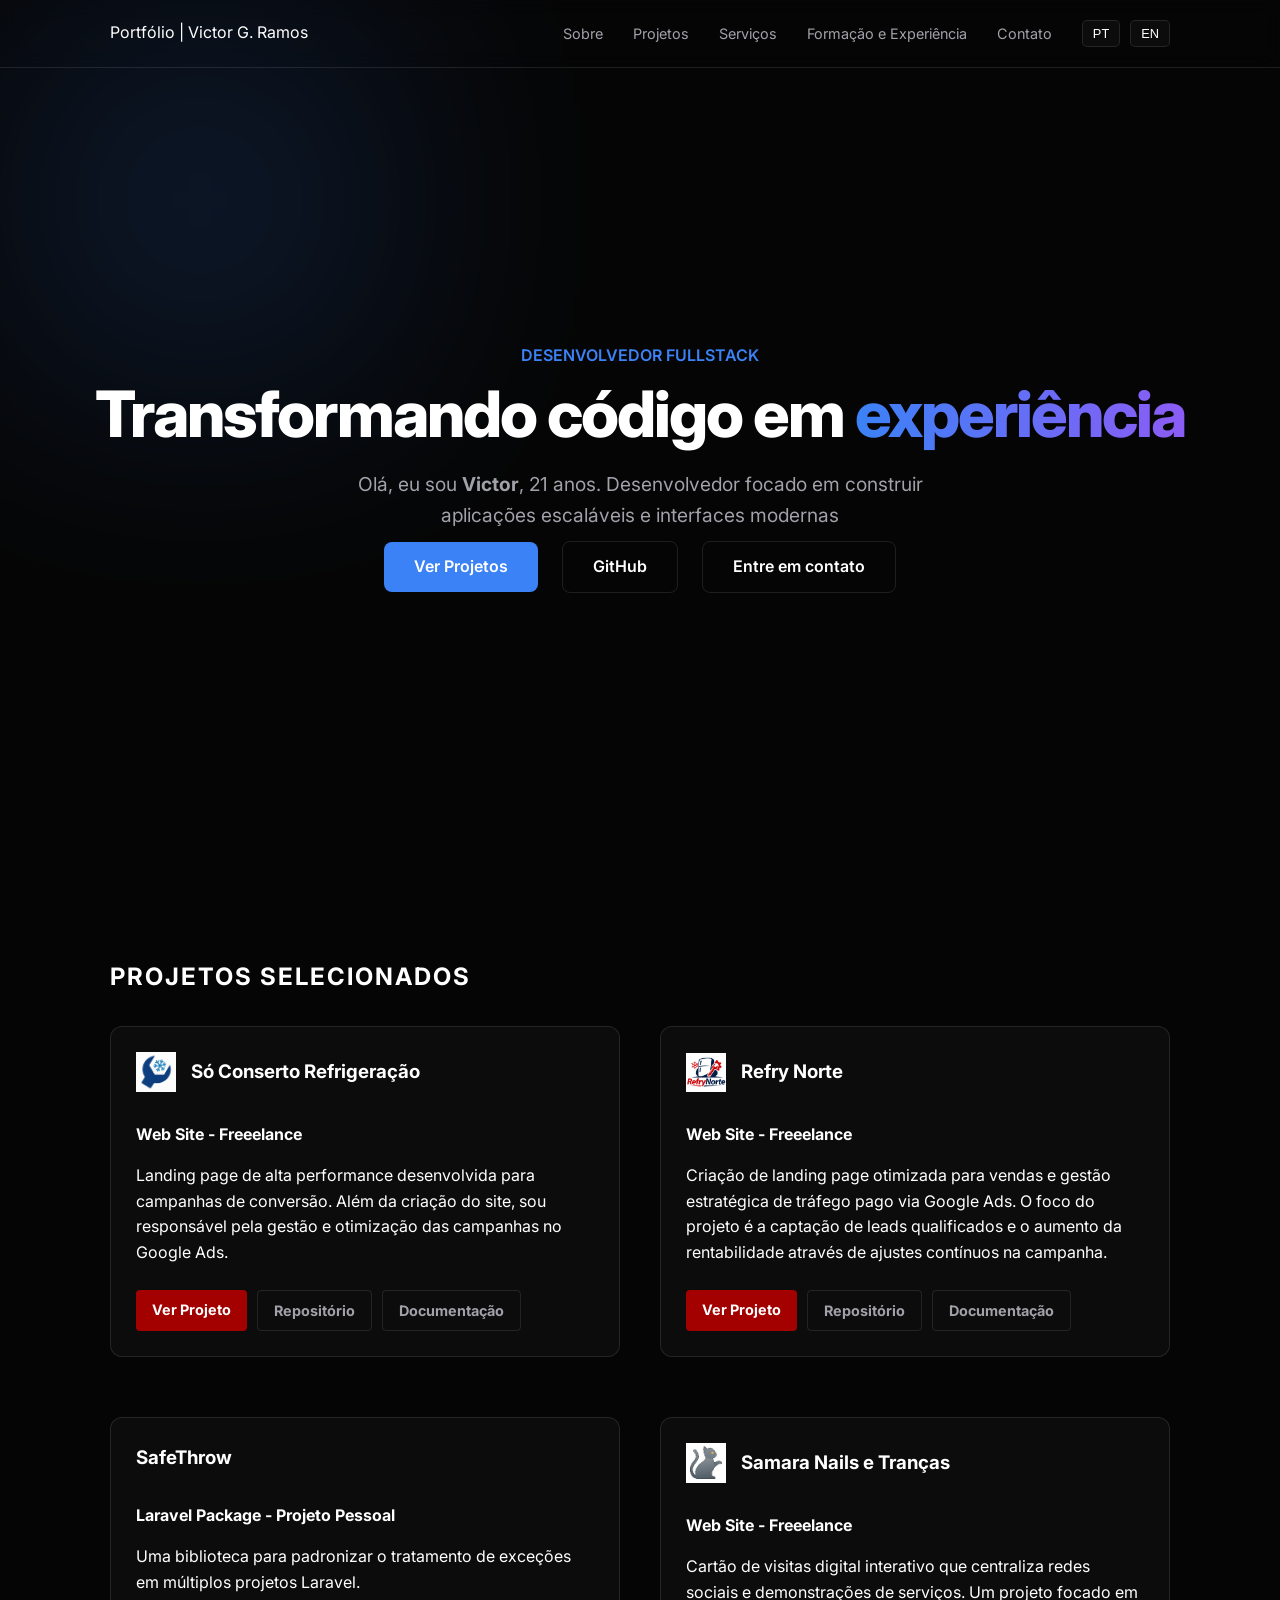
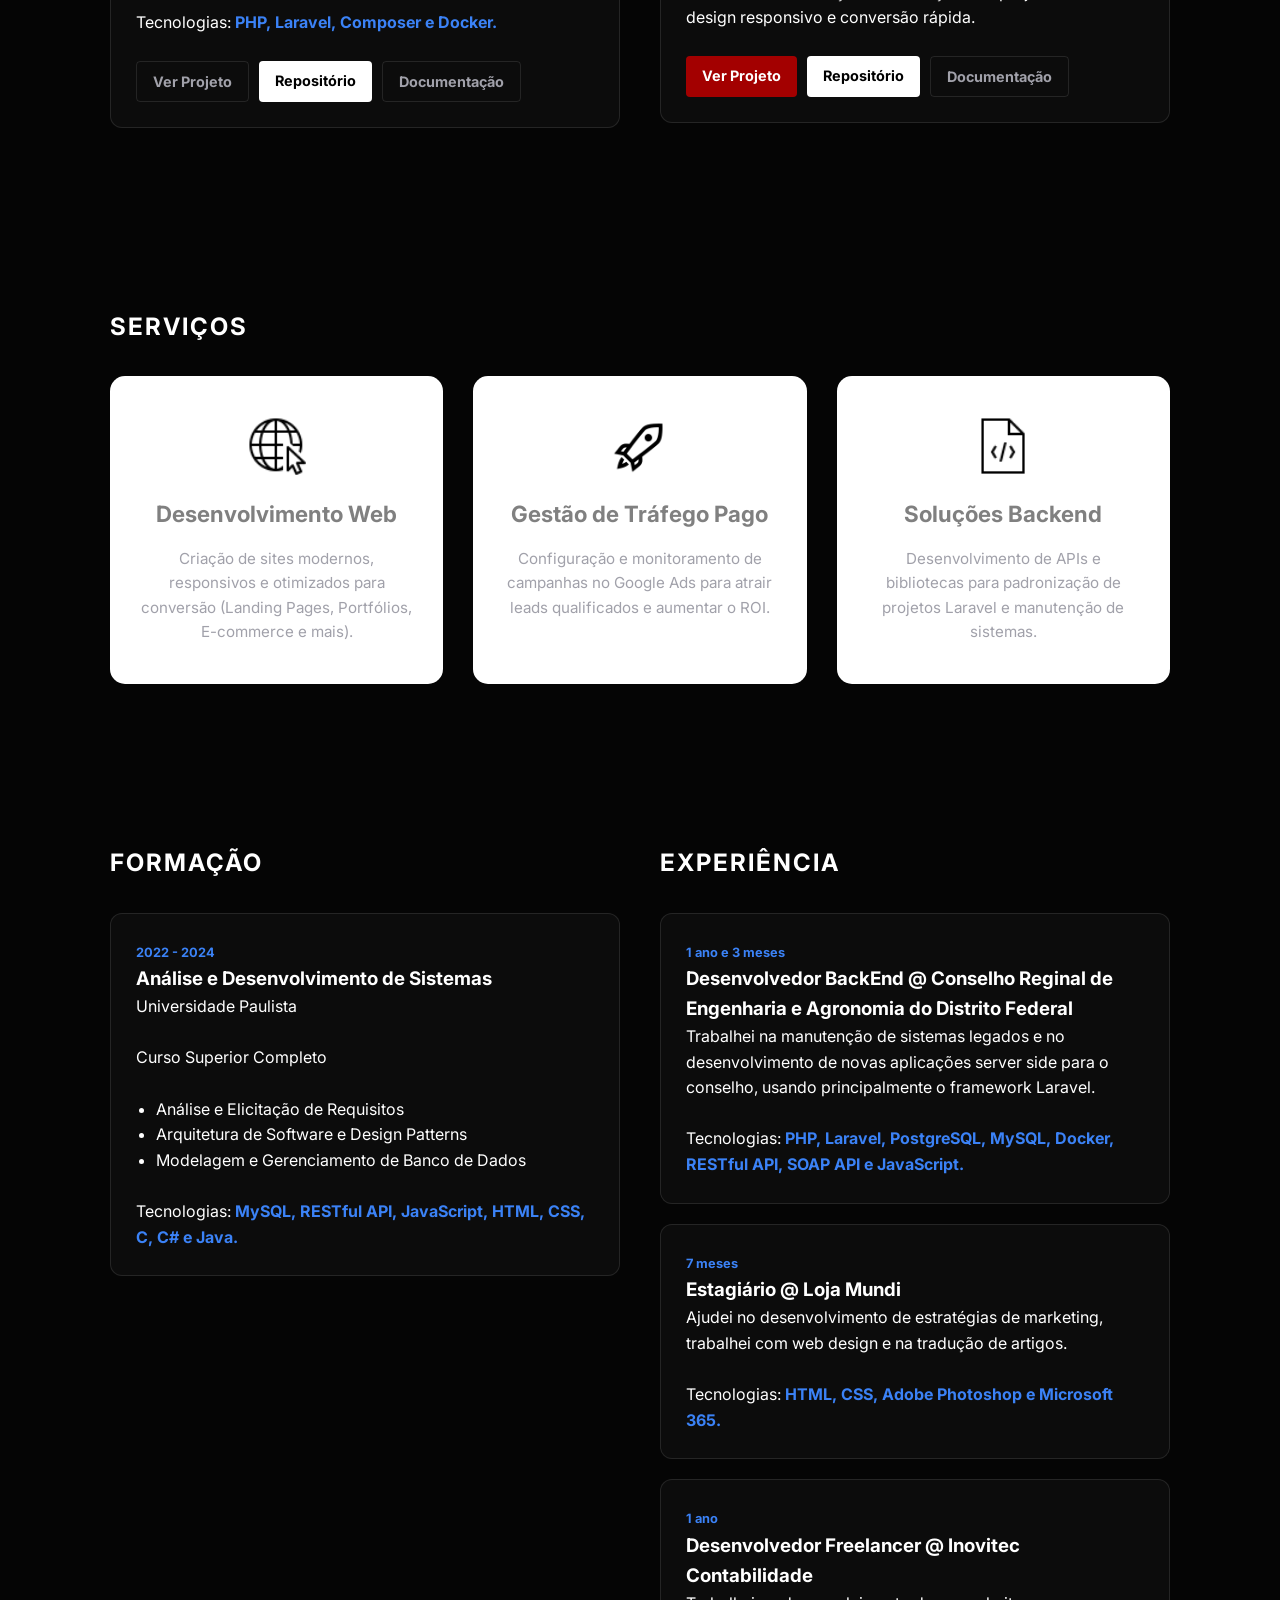
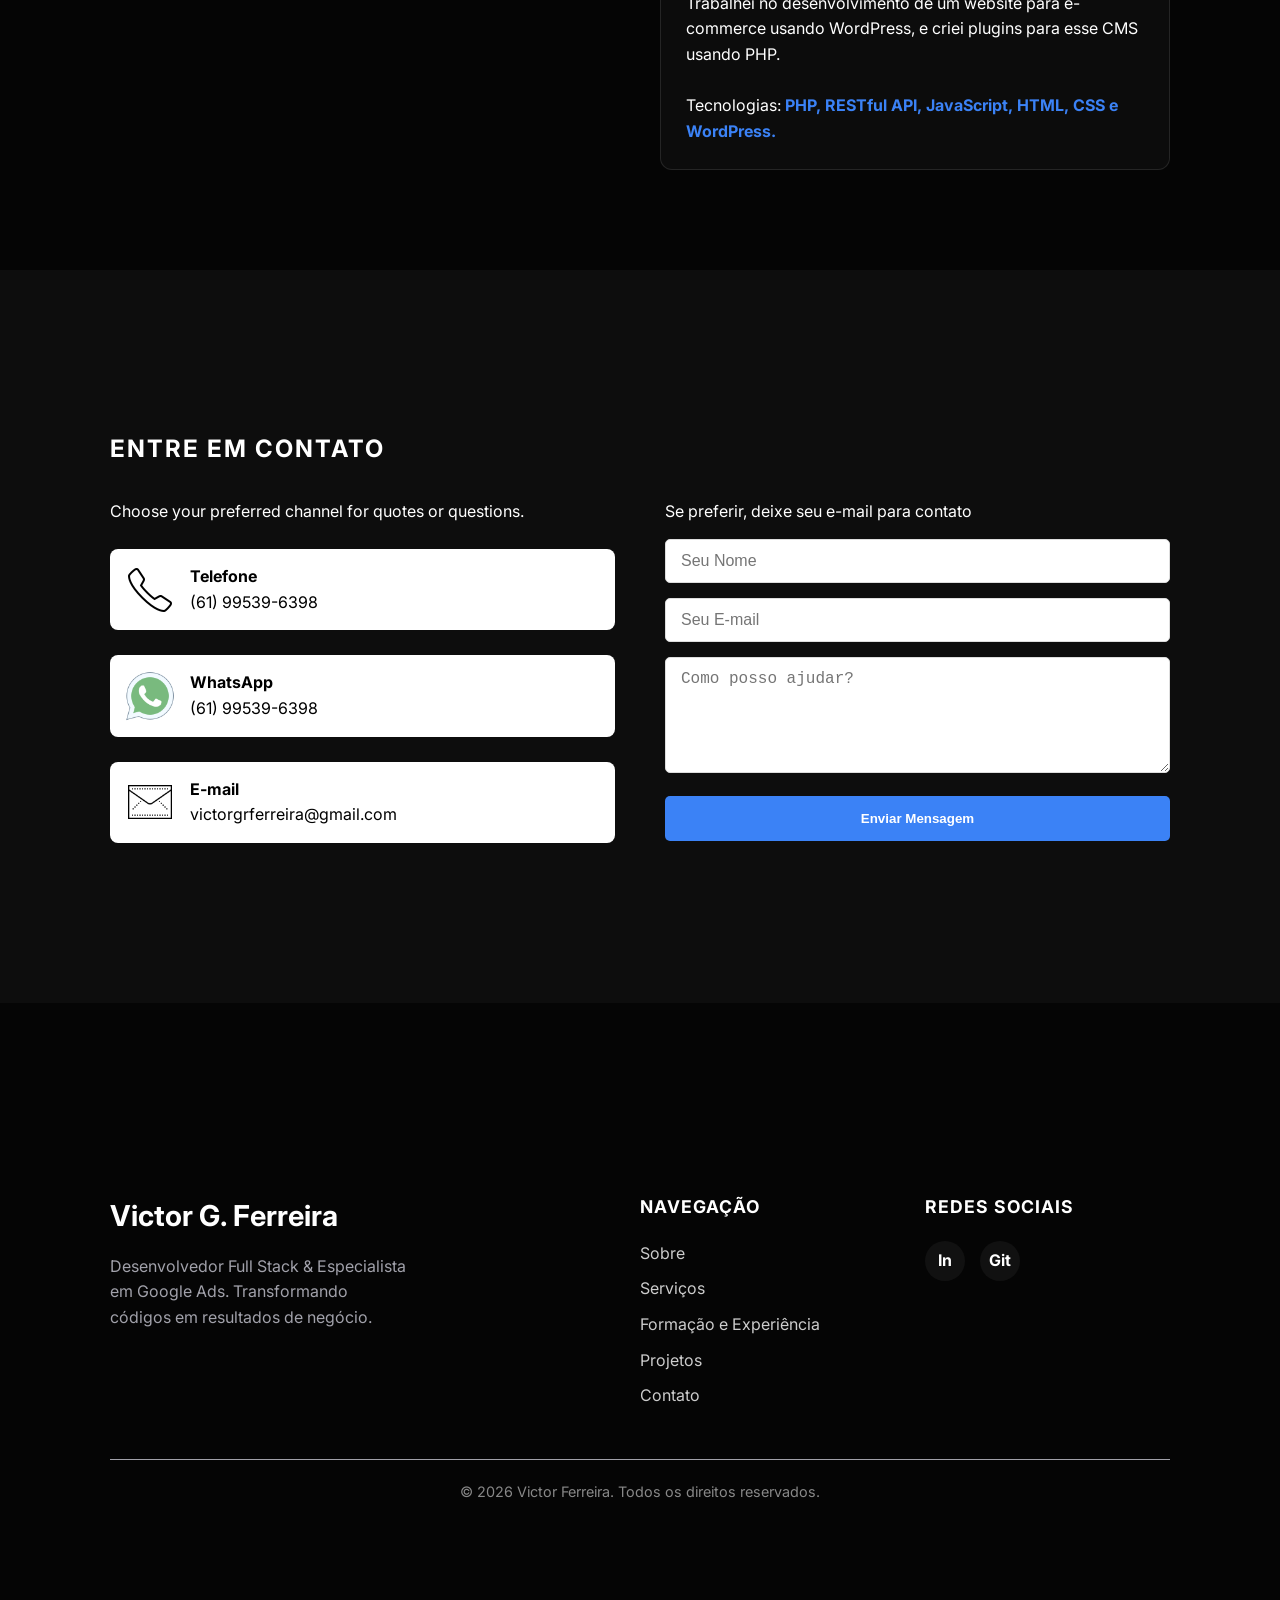
==== index.html @ fe1663c3 "v3 -  para pc" ====
<!DOCTYPE html>
<html lang="pt-br">
<head>
    <meta charset="UTF-8">
    <meta name="viewport" content="width=device-width, initial-scale=1.0">
    <title>Portfolio | Victor G. Ramos</title>
    <link rel="shortcut icon" href="static/assets/favicon-simple.png" type="image/x-icon">
    <link rel="stylesheet" href="static/styles/style.css">
    <link href="https://fonts.googleapis.com/css2?family=Inter:wght@300;400;600;800&display=swap" rel="stylesheet">
</head>
<body>
    <div class="blob"></div>
    
    <nav>
        <div class="nav-content">
            <div class="logo" data-i18n="title"></div>
            <ul class="nav-links">
                <li><a href="#sobre" data-i18n="navSobre"></a></li>
                <li><a href="#projetos" data-i18n="navProjetos"></a></li>
                <li><a href="#servicos" data-i18n="navServicos"></a></li>
                <li><a href="#formacao-e-experiencia" data-i18n="navFormExp"></a></li>
                <li><a href="#contato" data-i18n="navContato"></a></li>

                <div class="language-switcher">
                    <button onclick="setLanguage('pt')">PT</button>
                    <button onclick="setLanguage('en')">EN</button>
                </div>
            </ul>
        </div>
    </nav>

    <header class="hero" id="sobre">
        <span class="tagline" data-i18n="tagline"></span>
        <h1>
            <span data-i18n="heroTitle"></span>
            <span class="gradient" data-i18n="heroTitlePart2"></span>
        </h1>
        <p id="heroDescription">
            <span data-i18n="heroIntro"></span>
            <strong>Victor</strong>, 21 
            <span data-i18n="heroAge"></span>
        </p>
        <div class="hero-btns">
            <a href="#projetos" class="btn primary" data-i18n="btnProjects"></a>
            <a href="https://github.com/victorgrf" class="btn secondary" target="_blank">GitHub</a>

            <a href="#contato" class="btn secondary" data-i18n="btnContact"></a>
        </div>
    </header>

    <section id="projetos" class="container">
        <h2 data-i18n="titleProjects"></h2>
        <div class="grid-2">
            <div class="section-box">
                <div class="card">
                    <div class="project-content">
                        <div class="project-header">
                            <img src="static/assets/soconserto.png" alt="Ícone" class="project-icon">
                            <h3>Só Conserto Refrigeração</h3>
                        </div>

                        <strong><p data-i18n="proj1Type"></p></strong>
                        <p data-i18n="proj1Desc"></p>
                        
                        <div class="links">
                            <a href="https://soconsertos.com.br" target="_blank" class="btn-accent" data-i18n="projViewBtn"></a>
                            <a href="#" class="btn-desactivate" data-i18n="projRepoBtn"></a>
                            <a href="#" class="btn-desactivate" data-i18n="projDocsBtn"></a>
                        </div>
                    </div>
                </div>
            </div>

            
            <div class="section-box">
                <div class="card">
                    <div class="project-content">
                        <div class="project-header">
                            <img src="static/assets/refrynorte.png" alt="Ícone" class="project-icon">
                            <h3>Refry Norte</h3>
                        </div>

                        <strong><p data-i18n="proj2Type"></p></strong>
                        <p data-i18n="proj2Desc"></p>
                        
                        <div class="links">
                            <a href="https://refrynorte.com.br" target="_blank" class="btn-accent" data-i18n="projViewBtn"></a>
                            <a href="#" class="btn-desactivate" data-i18n="projRepoBtn"></a>
                            <a href="#" class="btn-desactivate" data-i18n="projDocsBtn"></a>
                        </div>
                    </div>
                </div>
            </div>

            
            <div class="section-box">
                <div class="card">
                    <div class="project-content">
                        <div class="project-header">
                            <h3>SafeThrow</h3>
                        </div>

                        <strong><p data-i18n="proj3Type"></p></strong>
                        <p data-i18n="proj3Desc"></p>

                        <p>
                            <span data-i18n="tecnologiesTitle"></span>
                            <span class="text-accent" data-i18n="proj3Tecnologies"></span>
                        </p>
                        
                        <div class="links">
                            <a href="#" target="_blank" class="btn-desactivate" data-i18n="projViewBtn"></a>
                            <a href="https://github.com/victorgrf/safethrow" class="btn-secondary" data-i18n="projRepoBtn"></a>
                            <a href="#" class="btn-desactivate" data-i18n="projDocsBtn"></a>
                        </div>
                    </div>
                </div>
            </div>

            
            <div class="section-box">
                <div class="card">
                    <div class="project-content">
                        <div class="project-header">
                            <img src="static/assets/samara-nails.png" alt="Ícone" class="project-icon">
                            <h3>Samara Nails e Tranças</h3>
                        </div>

                        <strong><p data-i18n="proj4Type"></p></strong>
                        <p data-i18n="proj4Desc"></p>
                        
                        <div class="links">
                            <a href="https://victorgrf.github.io/samara-nails-e-trancas/" target="_blank" class="btn-accent" data-i18n="projViewBtn"></a>
                            <a href="https://github.com/victorgrf/samara-nails-e-trancas" class="btn-secondary" data-i18n="projRepoBtn"></a>
                            <a href="#" class="btn-desactivate" data-i18n="projDocsBtn"></a>
                        </div>
                    </div>
                </div>
            </div>
        </div>
    </section>

    <section id="servicos" class="servicos">
        <div class="container">
            <h2 class="section-title" data-i18n="titleServices">Meus Serviços</h2>
            
            <div class="servicos-grid">
                <div class="servico-card">
                    <div class="servico-icon"><img src="static/assets/icon-web.png" alt=""></div>
                    <h3 data-i18n="servWebTitle">Desenvolvimento Web</h3>
                    <p data-i18n="servWebDesc">Criação de sites modernos, responsivos e otimizados para conversão (Landing Pages, Portfólios e E-commerce).</p>
                </div>

                <div class="servico-card">
                    <div class="servico-icon"><img src="static/assets/icon-rocket.png" alt=""></div>
                    <h3 data-i18n="servAdsTitle">Gestão de Tráfego Pago</h3>
                    <p data-i18n="servAdsDesc">Configuração e monitoramento de campanhas no Google Ads para atrair leads qualificados e aumentar o ROI.</p>
                </div>

                <div class="servico-card">
                    <div class="servico-icon"><img src="static/assets/icon-dev.png" alt=""></div>
                    <h3 data-i18n="servDevTitle">Soluções Backend</h3>
                    <p data-i18n="servDevDesc">Desenvolvimento de APIs e bibliotecas para padronização de projetos Laravel e manutenção de sistemas.</p>
                </div>
            </div>

        </div>
    </section>

    <section class="container grid-2" id="formacao-e-experiencia">
        <div class="section-box" >
            <h2 data-i18n="titleEducation">Formação</h2>
            <div class="card">
                <span class="time text-accent" data-i18n="edu1Time"></span>
                <h3 data-i18n="edu1Course"></h3>
                <p>Universidade Paulista</p>
                <br>
                <p data-i18n="edu1Degree"></p>
                <br>
                <ul>
                    <li data-i18n="edu1Item1"></li>
                    <li data-i18n="edu1Item2"></li>
                    <li data-i18n="edu1Item3"></li>
                </ul>
                <br><br>
                <p>
                    <span data-i18n="tecnologiesTitle"></span>
                    <span class="text-accent" data-i18n="edu1Tecnologies"></span>
                </p>
            </div>
        </div>

        <div class="section-box">
            <h2 data-i18n="titleExperience"></h2>
            <div class="card">
                <span class="time text-accent" data-i18n="exp1Time"></span>
                <h3 data-i18n="exp1Role"></h3>
                <p data-i18n="exp1Desc"></p>
                <br>
                <p>
                    <span data-i18n="tecnologiesTitle"></span>
                    <span class="text-accent" data-i18n="exp1Tecnologies"></span>
                </p>
            </div>
            
            <div class="card">
                <span class="time text-accent" data-i18n="exp2Time"></span>
                <h3 data-i18n="exp2Role"></h3>
                <p data-i18n="exp2Desc"></p>
                <br>
                <p>
                    <span data-i18n="tecnologiesTitle"></span>
                    <span class="text-accent" data-i18n="exp2Tecnologies"></span>
                </p>
            </div>

            <div class="card">
                <span class="time text-accent" data-i18n="exp3Time"></span>
                <h3 data-i18n="exp3Role"></h3>
                <p data-i18n="exp3Desc"></p>
                <br>
                <p>
                    <span data-i18n="tecnologiesTitle"></span>
                    <span class="text-accent" data-i18n="exp3Tecnologies"></span>
                </p>
            </div>
        </div>
    </section>

    <section id="contato" class="contato">
        <div class="container">
            <h2 class="section-title" data-i18n="contactTitle"></h2>
            
            <div class="contato-grid">
                <div class="contato-info">
                    <p data-i18n="contactDesc"></p>
                    
                    <a href="tel:5561995396398" class="info-item">
                        <img src="static/assets/icon-phone.png" alt="" class="icon">
                        <div>
                            <strong data-i18n="contactPhone"></strong>
                            <p>(61) 99539-6398</p>
                        </div>
                    </a>

                    <a href="https://wa.me/61995396398" target="_blank" class="info-item whatsapp">
                        <img src="static/assets/icon-whatsapp.png" alt="" class="icon">
                        <div>
                            <strong>WhatsApp</strong>
                            <p>(61) 99539-6398</p>
                        </div>
                    </a>

                    <a href="mailto:victorgrferreira@gmail.com" class="info-item">
                        <img src="static/assets/icon-email.png" alt="" class="icon">
                        <div>
                            <strong>E-mail</strong>
                            <p>victorgrferreira@gmail.com</p>
                        </div>
                    </a>
                </div>

                <div class="contato-form">
                    <form action="https://formspree.io/f/xjgpvwaz" method="POST" id="my-form">
                        <p data-i18n="formTitle"></p>
                        <div class="form-group">
                            <input type="text" name="nome" data-i18n-placeholder="formName" required>
                        </div>
                        <div class="form-group">
                            <input type="email" name="email" data-i18n-placeholder="formEmail" required>
                        </div>
                        <div class="form-group">
                            <textarea name="mensagem" data-i18n-placeholder="formMessage" rows="5" required></textarea>
                        </div>
                        <button type="submit" class="btn-send">Enviar Mensagem</button>
                    </form>
                </div>
            </div>
        </div>
    </section>

    <footer>
        <div class="container">
            <div class="footer-grid">
                <div class="footer-about">
                    <h3>Victor G. Ferreira</h3>
                    <p><span data-i18n="footerDesc"></span></p>
                </div>

                <div class="footer-links">
                    <h4 data-i18n="footerNav"></h4>
                    <ul>
                        <li><a href="#sobre" data-i18n="navSobre"></a></li>
                        <li><a href="#servicos" data-i18n="navServicos"></a></li>
                        <li><a href="#formacao-e-experiencia" data-i18n="navFormExp"></a></li>
                        <li><a href="#projetos" data-i18n="navProjetos"></a></li>
                        <li><a href="#contato" data-i18n="navContato"></a></li>
                    </ul>
                </div>

                <div class="footer-social">
                    <h4 data-i18n="footerSocial"></h4>
                    <div class="social-icons">
                        <a href="https://www.linkedin.com/in/victor-g-ramos/" target="_blank" title="LinkedIn">In</a>
                        <a href="https://github.com/victorgrf" target="_blank" title="GitHub">Git</a>
                    </div>
                </div>
            </div>

            <div class="footer-bottom">
                <p>&copy; 2026 Victor Ferreira. <span data-i18n="footerRights"></span></p>
            </div>
        </div>
    </footer>

    <script src="static/scripts/script.js"></script>
</body>
</html>
---- static/styles/style.css ----
:root {
    --bg: #050505;
    --surface: #111111;
    --accent: #3b82f6; /* Azul moderno */
    --accent-secondary: #a30000; /* Vermelho */
    --text-main: #ffffff;
    --text-dim: #a1a1aa;
    --glass: rgba(255, 255, 255, 0.03); 
    --border: rgba(255, 255, 255, 0.1);
}

* {
    margin: 0; padding: 0; box-sizing: border-box;
}

html {
    scroll-behavior: smooth;
}

body {
    background-color: var(--bg);
    color: var(--text-main);
    font-family: 'Inter', sans-serif;
    line-height: 1.6;
    overflow-x: hidden;
}

/* Background dinâmico */
.blob {
    position: absolute;
    /* top: -100px;
    right: -100px; */
    width: 400px;
    height: 400px;
    background: var(--accent);
    filter: blur(120px);
    opacity: 0.15;
    z-index: -1;
}

.container {
    max-width: 1100px;
    margin: 0 auto;
    padding: 80px 20px;
}

/* Tipografia */
h1 { font-size: 4rem; line-height: 1.1; font-weight: 800; margin-bottom: 20px; letter-spacing: -2px; }
h2 { font-size: 1.5rem; margin-bottom: 30px; color: var(--text-main); text-transform: uppercase; letter-spacing: 2px; }

.gradient {
    background: linear-gradient(90deg, #3b82f6, #8b5cf6);
    -webkit-background-clip: text;
    -webkit-text-fill-color: transparent;
}

/* Hero Section */
.hero {
    height: 90vh;
    display: flex;
    flex-direction: column;
    justify-content: center;
    align-items: center;
    text-align: center;
    padding: 0 20px;
}

.tagline { color: var(--accent); font-weight: 600; text-transform: uppercase; margin-bottom: 10px; }
.hero p { max-width: 600px; color: var(--text-dim); font-size: 1.2rem; }

/* Cards & Layout */
.grid-2 { display: grid; grid-template-columns: 1fr 1fr; gap: 40px; }

.card {
    background: var(--glass);
    border: 1px solid var(--border);
    padding: 25px;
    border-radius: 12px;
    margin-bottom: 20px;
    transition: 0.3s;
}

/* .card:hover { border-color: var(--accent); transform: translateY(-5px); } */

.text-accent { color: var(--accent); font-weight: bold; }

.time { font-size: 0.8rem; }

/* Buttons */
.btn {
    padding: 12px 30px;
    border-radius: 8px;
    text-decoration: none;
    font-weight: 600;
    margin: 10px;
    display: inline-block;
}

.primary { background: var(--accent); color: white; }
.secondary { border: 1px solid var(--border); color: white; }

/* Navbar */
nav {
    padding: 20px 0;
    border-bottom: 1px solid var(--border);
    backdrop-filter: blur(10px);
    position: sticky;
    top: 0; z-index: 100;
}

.nav-content {
    max-width: 1100px;
    margin: 0 auto;
    display: flex;
    justify-content: space-between;
    padding: 0 20px;
}

.nav-links { list-style: none; display: flex; gap: 30px; align-items: center; }
.nav-links a { color: var(--text-dim); text-decoration: none; font-size: 0.9rem; }
.nav-links a:hover { color: var(--accent); }

.language-switcher {
    display: flex;
    gap: 10px;
}

.language-switcher button {
    background: var(--glass);
    border: 1px solid var(--border);
    color: var(--text-main);
    padding: 5px 10px;
    border-radius: 5px;
    cursor: pointer;
    font-size: 0.8rem;
    transition: 0.3s;
}

.language-switcher button:hover {
    border-color: var(--accent);
    background: rgba(59, 130, 246, 0.1);
}

ul {
    display: inline-block; /* Faz a lista ocupar apenas a largura do texto */
    text-align: left;      /* Mantém o texto alinhado com as bolinhas */
    padding-left: 20px;    /* Dá o espaço necessário para o marcador */
}

/* Container do conteúdo dentro do Card */
.project-content {
    display: flex;
    flex-direction: column;
    gap: 15px;
}

.project-header {
    display: flex;
    align-items: center;
    gap: 15px;
    margin-bottom: 15px;
}

.project-icon {
    width: 40px;
    height: 40px;
    object-fit: contain;   /* Garante que a imagem não distorça */
    flex-shrink: 0;        /* Impede que o ícone "estique" ou diminua se o texto for longo */
}

/* Configuração dos Botões/Links */
.links {
    display: flex;
    flex-wrap: wrap; /* Se tiver muitos botões, eles quebram linha em telas menores */
    gap: 10px;
    margin-top: 10px;
}

.links a {
    text-decoration: none;
    font-weight: bold;
    font-size: 0.9rem;
    padding: 8px 16px;
    border-radius: 4px;
    transition: 0.3s;
    text-align: center;
}

/* Botão Principal (Destaque) */
.btn-accent {
    color: white;
    background-color: var(--accent-secondary);
}

.btn-accent:hover {
    color: white;
    filter: grayscale(30%);
}

/* Botões Adicionais (Mais discretos) */
.btn-secondary {
    color: black;
    background-color: white;
}

.btn-secondary:hover {
    filter: brightness(80%);
}

.btn-desactivate {
    color: var(--text-dim);
    background-color: transparent;
    border: 1px solid var(--border);
    cursor: not-allowed;
}

@media (max-width: 768px) {
    h1 { font-size: 2.5rem; }
    .grid-2 { grid-template-columns: 1fr; }
}

.servicos-grid {
    display: grid;
    grid-template-columns: repeat(auto-fit, minmax(280px, 1fr));
    gap: 30px;
}

.servico-card {
    background: white;
    padding: 40px 30px;
    border-radius: 15px;
    text-align: center;
    transition: all 0.3s ease;
}

.servico-card:hover {
    transform: translateY(-10px);
}

.servico-icon {
    width: 60px;
    height: 60px;
    margin: 0 auto 20px;
    display: flex;
}

.servico-card h3 {
    margin-bottom: 15px;
    color: gray;
    font-size: 1.4rem;
}

.servico-card p {
    color: var(--text-dim);
    line-height: 1.6;
    font-size: 0.95rem;
}

/* Responsividade */
@media (max-width: 768px) {
    .servicos-grid {
        grid-template-columns: 1fr;
    }
}








.contato {
    padding: 80px 5%;
    background-color: var(--glass);
}

.contato-grid {
    display: grid;
    grid-template-columns: 1fr 1fr;
    gap: 50px;
    max-width: 1100px;
    margin: 0 auto;
}

/* Blocos de Informação */
.contato-info h3 {
    margin-bottom: 15px;
    font-size: 1.8rem;
}

.info-item {
    display: flex;
    align-items: center;
    gap: 15px;
    margin-top: 25px;
    background: white;
    color: black;
    padding: 15px;
    border-radius: 8px;
    text-decoration: none;
    transition: 0.5s;
}

.info-item .icon {
    font-size: 1.5rem;
    width: 50px;
    height: 50px;
    display: flex;
    align-items: center;
    justify-content: center;
    color: white;
}

/* Formulário */
.contato-form form {
    display: flex;
    flex-direction: column;
    gap: 15px;
}

.form-group input, 
.form-group textarea {
    width: 100%;
    padding: 12px 15px;
    border: 1px solid #ddd;
    border-radius: 5px;
    font-size: 1rem;
    outline-color: var(--vermelho);
}

.btn-send {
    background-color: var(--accent);
    color: white;
    padding: 15px;
    border: none;
    border-radius: 5px;
    font-weight: bold;
    cursor: pointer;
}

/* Responsividade */
@media (max-width: 768px) {
    .contato-grid {
        grid-template-columns: 1fr; /* Empilha no celular */
    }
}

footer {
    background-color: var(--azul-escuro);
    color: var(--branco);
    padding: 60px 5% 20px;
    margin-top: 50px;
}

.footer-grid {
    display: grid;
    grid-template-columns: 2fr 1fr 1fr;
    gap: 40px;
    max-width: 1100px;
    margin: 0 auto 40px;
}

.footer-about h3 {
    font-size: 1.8rem;
    margin-bottom: 15px;
}

.footer-about p {
    color: var(--text-dim);
    line-height: 1.6;
    max-width: 300px;
}

.footer-links h4, .footer-social h4 {
    margin-bottom: 20px;
    font-size: 1.1rem;
    text-transform: uppercase;
    letter-spacing: 1px;
}

.footer-links ul {
    list-style: none;
    padding: 0;
}

.footer-links ul li {
    margin-bottom: 10px;
}

.footer-links ul li a {
    color: #ccc;
    text-decoration: none;
    transition: 0.3s;
}

.footer-links ul li a:hover {
    color: var(--accent);
}

/* Ícones Sociais */
.social-icons {
    display: flex;
    gap: 15px;
}

.social-icons a {
    width: 40px;
    height: 40px;
    background: var(--surface);
    display: flex;
    align-items: center;
    justify-content: center;
    border-radius: 50%;
    color: var(--branco);
    text-decoration: none;
    font-weight: bold;
    transition: 0.3s;
}

.social-icons a:hover {
    background: var(--accent);
    transform: translateY(-3px);
}

/* Faixa Final */
.footer-bottom {
    text-align: center;
    border-top: 1px solid var(--text-dim);
    padding-top: 20px;
    font-size: 0.9rem;
    color: #888;
}

/* Responsivo */
@media (max-width: 768px) {
    .footer-grid {
        grid-template-columns: 1fr;
        text-align: center;
    }
    .footer-about p {
        margin: 0 auto;
    }
    .social-icons {
        justify-content: center;
    }
}
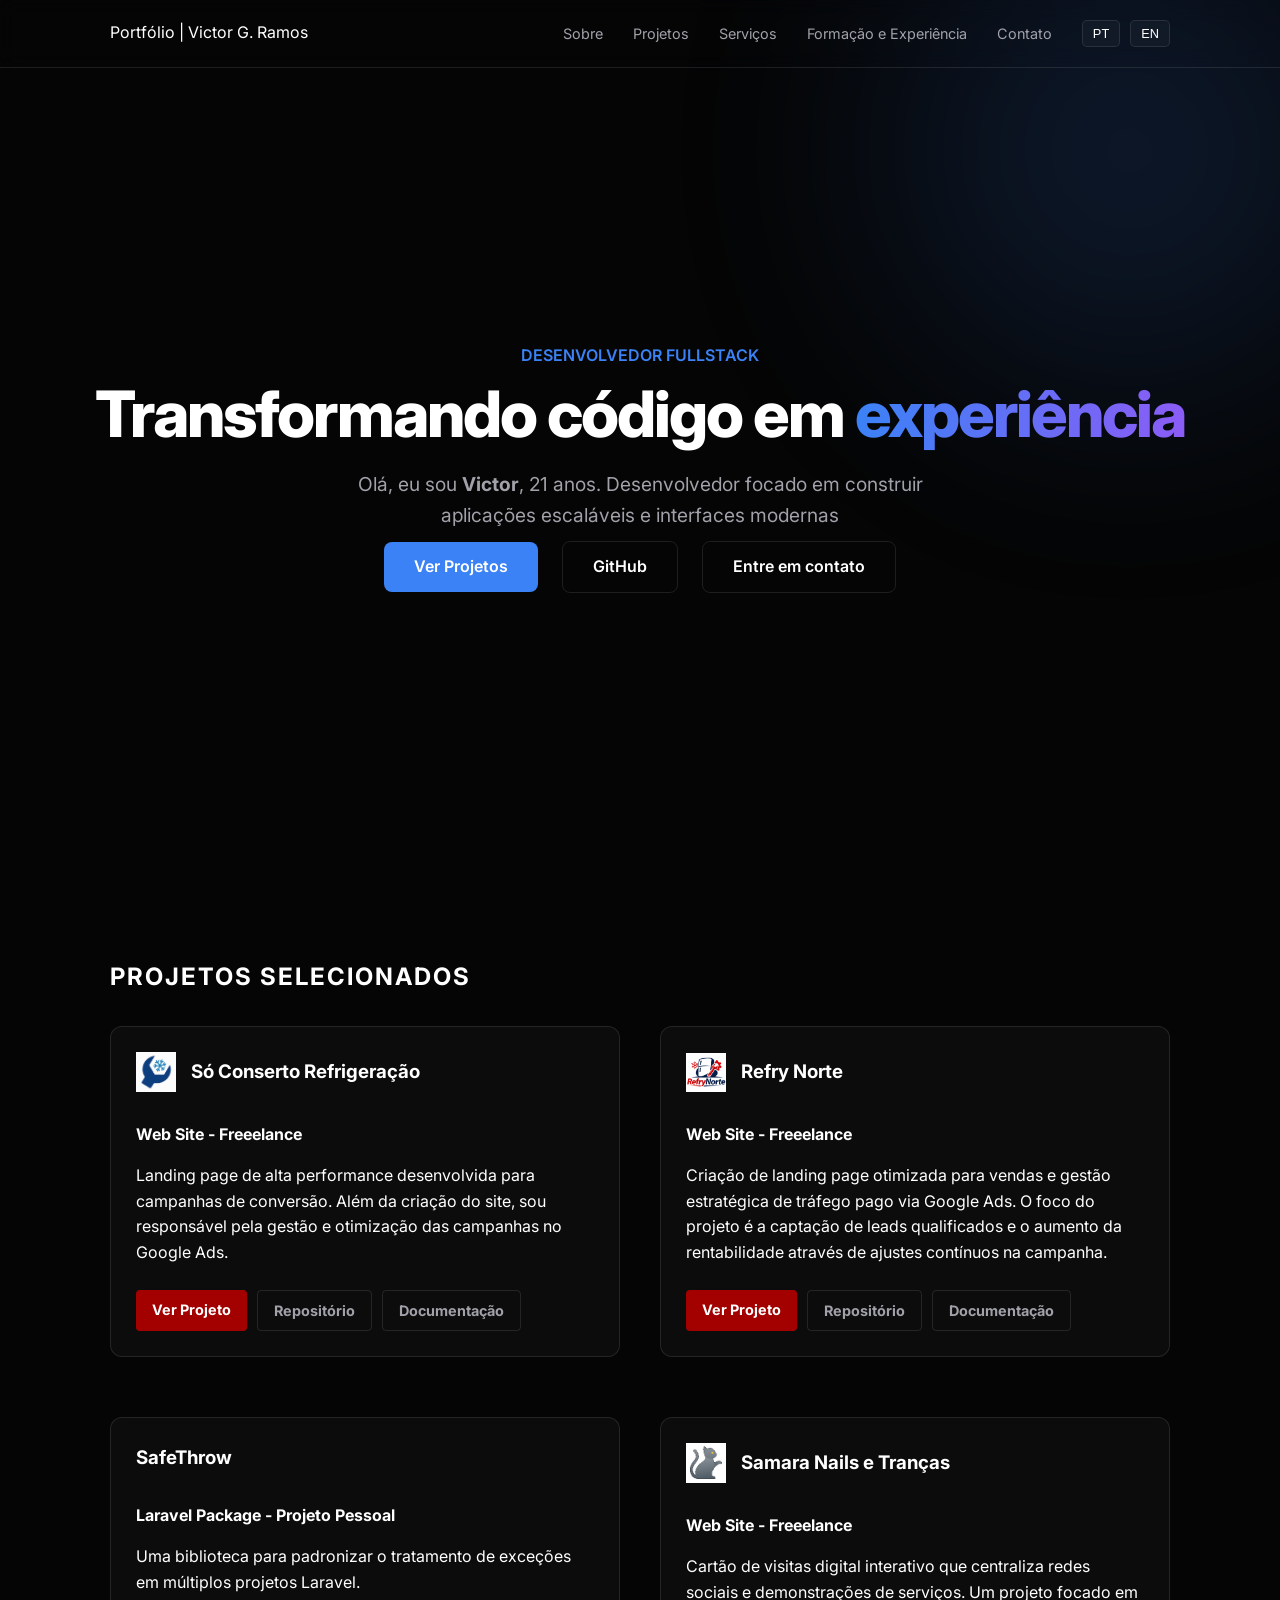
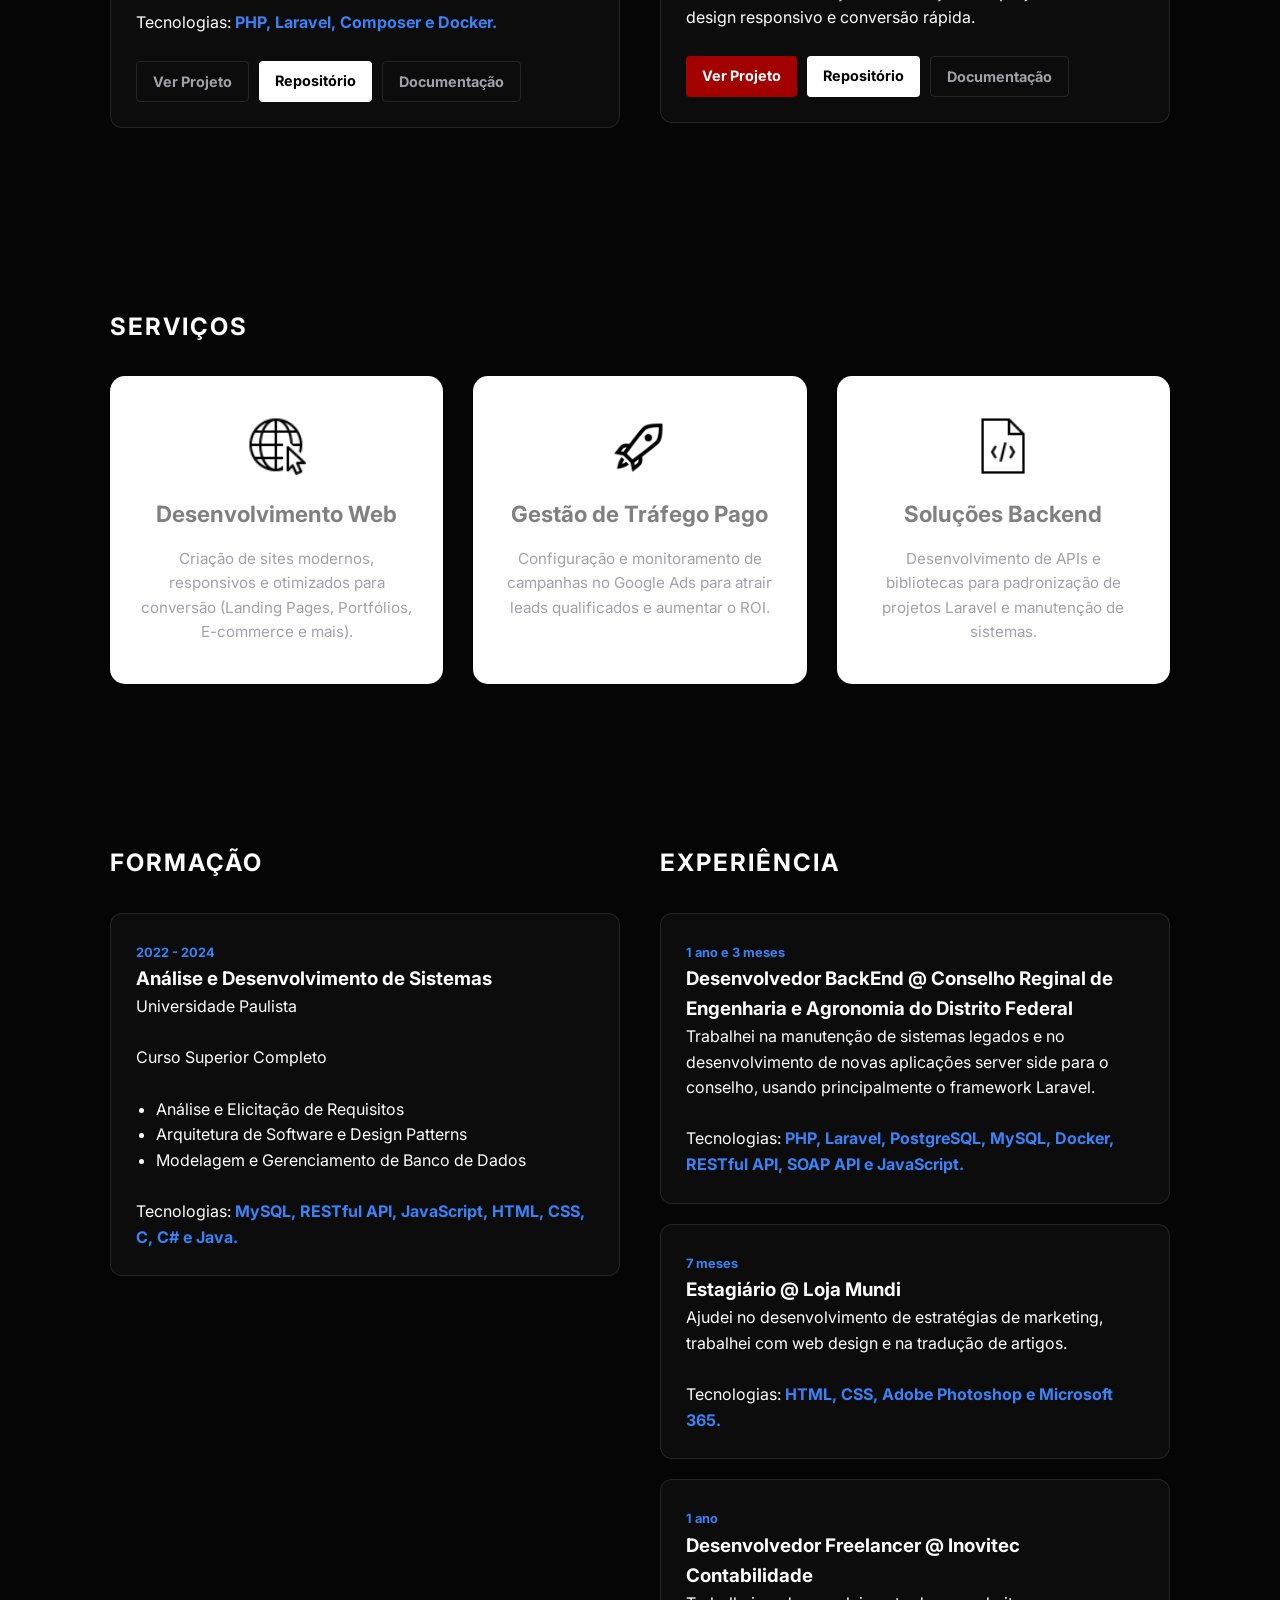
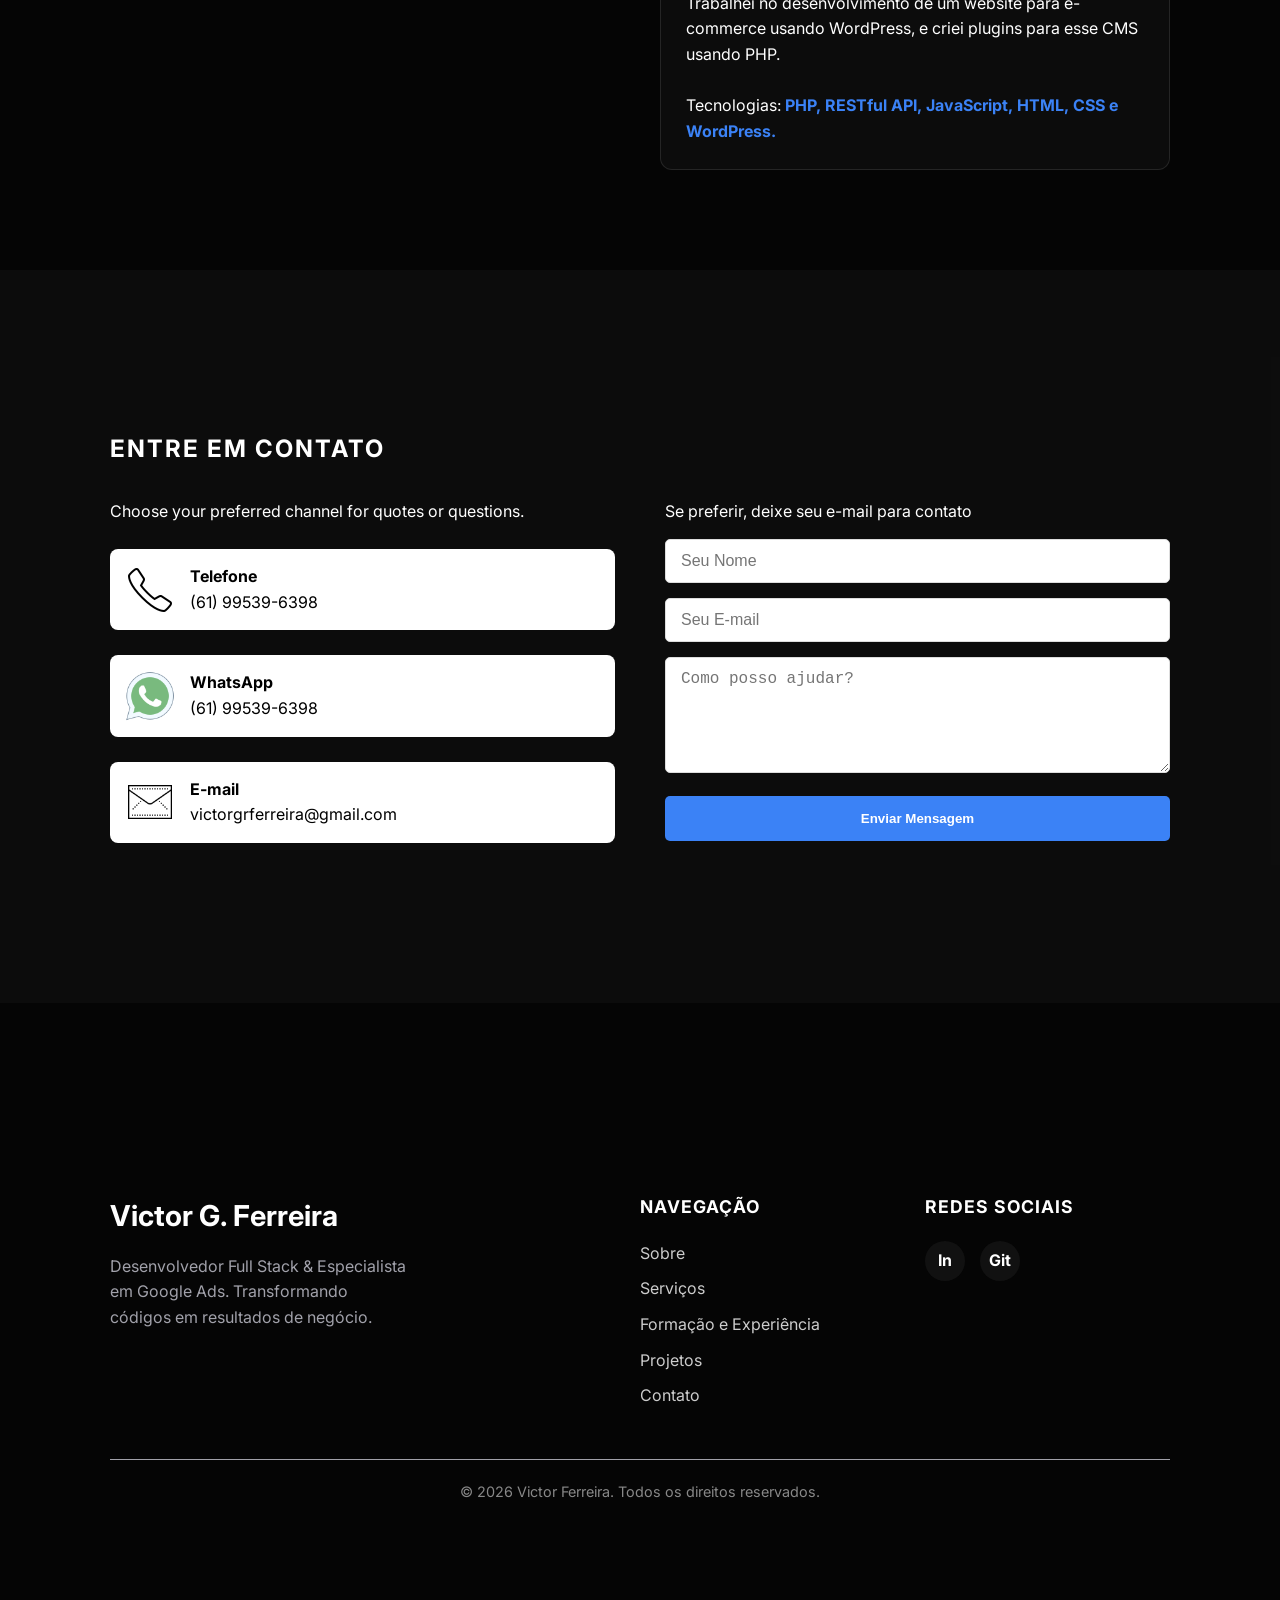
==== commit e069a058: "versão mobile" ====
--- a/index.html
+++ b/index.html
@@ -9,7 +9,9 @@
     <link href="https://fonts.googleapis.com/css2?family=Inter:wght@300;400;600;800&display=swap" rel="stylesheet">
 </head>
 <body>
-    <div class="blob"></div>
+    <div class="bg-overflow-limiter">
+        <div class="blob"></div>
+    </div>
     
     <nav>
         <div class="nav-content">
--- a/static/styles/style.css
+++ b/static/styles/style.css
@@ -23,19 +23,41 @@
     font-family: 'Inter', sans-serif;
     line-height: 1.6;
     overflow-x: hidden;
+
+    overflow-x: hidden; /* Impede que qualquer coisa crie rolagem horizontal */
+    position: relative;
+}
+
+@keyframes float {
+    0% { transform: translate(0, 0); }
+    50% { transform: translate(-30px, 30px); }
+    100% { transform: translate(0, 0); }
 }
 
 /* Background dinâmico */
+/* Trava o fundo e esconde o que sobra */
+.bg-overflow-limiter {
+    position: fixed;
+    top: 0;
+    left: 0;
+    width: 100vw;
+    height: 100vh;
+    overflow: hidden;
+    z-index: -1;
+    pointer-events: none; /* Deixa clicar nos botões normalmente */
+}
+
 .blob {
     position: absolute;
-    /* top: -100px;
-    right: -100px; */
-    width: 400px;
-    height: 400px;
+    top: -100px;
+    right: -100px;
+    width: 500px;
+    height: 500px;
     background: var(--accent);
     filter: blur(120px);
     opacity: 0.15;
-    z-index: -1;
+    border-radius: 50%;
+    animation: float 15s ease-in-out infinite;
 }
 
 .container {
@@ -216,7 +238,21 @@
 
 @media (max-width: 768px) {
     h1 { font-size: 2.5rem; }
+
     .grid-2 { grid-template-columns: 1fr; }
+
+    .container {
+        padding: 60px 20px; /* Reduz o respiro lateral em telas pequenas */
+    }
+
+    ul.nav-links {
+        display: none;
+    }
+
+    .blob {
+        width: 300px;
+        height: 300px;
+    }
 }
 
 .servicos-grid {
